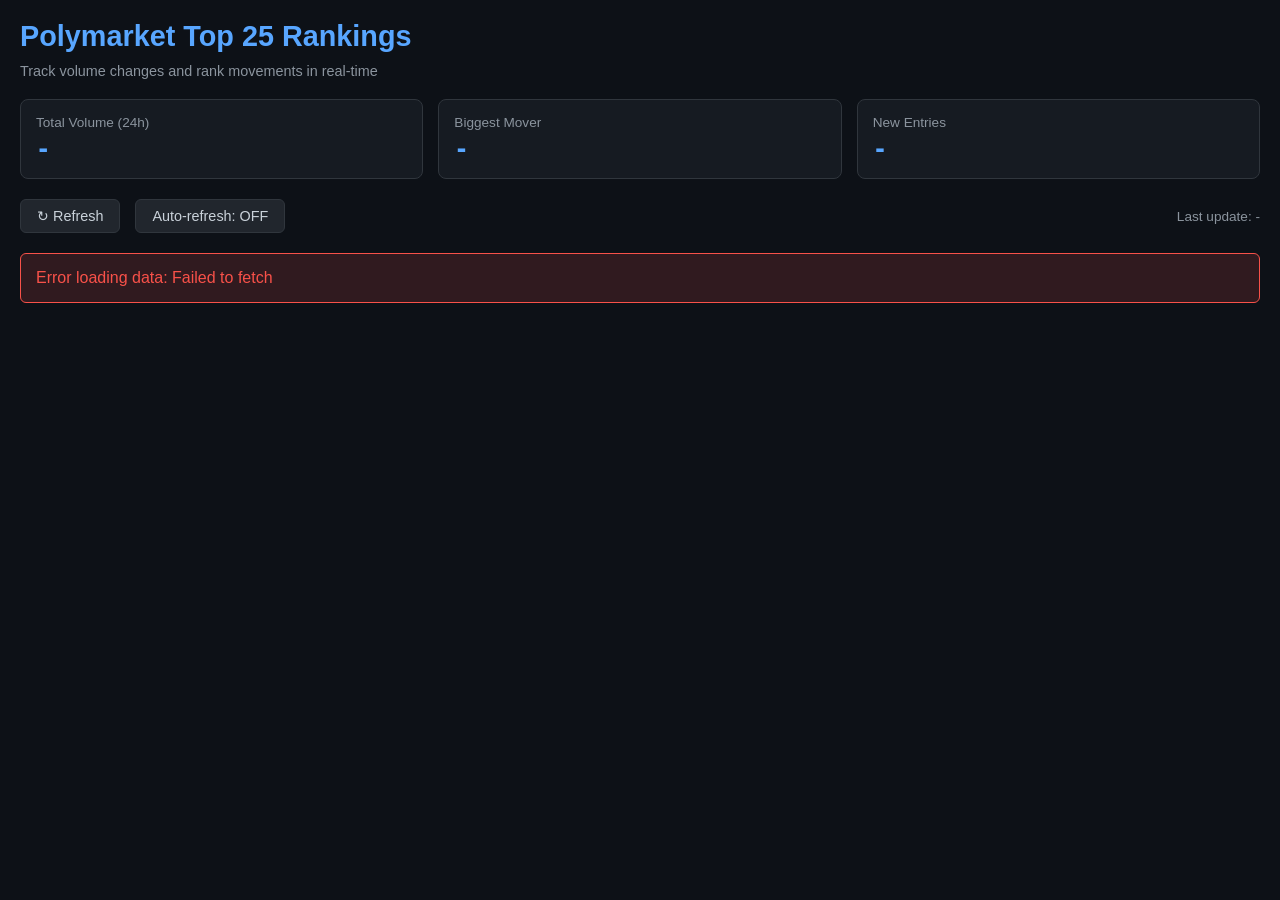
==== static/index.html @ 9bfffc63 "Add rankings dashboard page - Create static/index.html with Top 25 rankings table - Track rank chang" ====
<!DOCTYPE html>
<html lang="en">
<head>
    <meta charset="UTF-8">
    <meta name="viewport" content="width=device-width, initial-scale=1.0">
    <title>Polymarket Monitor - Top 25 Rankings</title>
    <style>
        * {
            margin: 0;
            padding: 0;
            box-sizing: border-box;
        }
        body {
            font-family: -apple-system, BlinkMacSystemFont, 'Segoe UI', Roboto, Oxygen, Ubuntu, sans-serif;
            background: #0d1117;
            color: #c9d1d9;
            padding: 20px;
            min-height: 100vh;
        }
        .container {
            max-width: 1400px;
            margin: 0 auto;
        }
        h1 {
            color: #58a6ff;
            margin-bottom: 10px;
            font-size: 1.8rem;
        }
        .subtitle {
            color: #8b949e;
            margin-bottom: 20px;
            font-size: 0.9rem;
        }
        .controls {
            display: flex;
            gap: 15px;
            margin-bottom: 20px;
            align-items: center;
            flex-wrap: wrap;
        }
        .controls button {
            background: #21262d;
            border: 1px solid #30363d;
            color: #c9d1d9;
            padding: 8px 16px;
            border-radius: 6px;
            cursor: pointer;
            font-size: 0.9rem;
            transition: all 0.2s;
        }
        .controls button:hover {
            background: #30363d;
            border-color: #8b949e;
        }
        .controls button.active {
            background: #238636;
            border-color: #238636;
        }
        .last-update {
            color: #8b949e;
            font-size: 0.85rem;
            margin-left: auto;
        }
        table {
            width: 100%;
            border-collapse: collapse;
            background: #161b22;
            border-radius: 8px;
            overflow: hidden;
        }
        th, td {
            padding: 12px 15px;
            text-align: left;
            border-bottom: 1px solid #21262d;
        }
        th {
            background: #21262d;
            color: #8b949e;
            font-weight: 600;
            font-size: 0.85rem;
            text-transform: uppercase;
            letter-spacing: 0.5px;
        }
        tr:hover {
            background: #1c2128;
        }
        .rank {
            font-weight: bold;
            color: #58a6ff;
            width: 50px;
        }
        .rank-change {
            width: 80px;
            font-weight: 600;
            font-size: 0.9rem;
        }
        .rank-up {
            color: #3fb950;
        }
        .rank-down {
            color: #f85149;
        }
        .rank-same {
            color: #8b949e;
        }
        .rank-new {
            color: #a371f7;
        }
        .question {
            max-width: 500px;
        }
        .question a {
            color: #c9d1d9;
            text-decoration: none;
        }
        .question a:hover {
            color: #58a6ff;
            text-decoration: underline;
        }
        .price {
            font-family: 'SF Mono', Monaco, monospace;
            color: #7ee787;
        }
        .volume {
            font-family: 'SF Mono', Monaco, monospace;
            text-align: right;
        }
        .volume-change {
            font-size: 0.85rem;
            margin-top: 2px;
        }
        .volume-up {
            color: #3fb950;
        }
        .volume-down {
            color: #f85149;
        }
        .loading {
            text-align: center;
            padding: 50px;
            color: #8b949e;
        }
        .error {
            background: #f8514926;
            border: 1px solid #f85149;
            color: #f85149;
            padding: 15px;
            border-radius: 6px;
            margin-bottom: 20px;
        }
        .stats {
            display: grid;
            grid-template-columns: repeat(auto-fit, minmax(200px, 1fr));
            gap: 15px;
            margin-bottom: 20px;
        }
        .stat-card {
            background: #161b22;
            border: 1px solid #30363d;
            border-radius: 8px;
            padding: 15px;
        }
        .stat-label {
            color: #8b949e;
            font-size: 0.85rem;
            margin-bottom: 5px;
        }
        .stat-value {
            color: #58a6ff;
            font-size: 1.5rem;
            font-weight: bold;
            font-family: 'SF Mono', Monaco, monospace;
        }
        @media (max-width: 768px) {
            .question {
                max-width: 200px;
            }
            th, td {
                padding: 8px 10px;
                font-size: 0.85rem;
            }
        }
    </style>
</head>
<body>
    <div class="container">
        <h1>Polymarket Top 25 Rankings</h1>
        <p class="subtitle">Track volume changes and rank movements in real-time</p>

        <div class="stats" id="stats">
            <div class="stat-card">
                <div class="stat-label">Total Volume (24h)</div>
                <div class="stat-value" id="total-volume">-</div>
            </div>
            <div class="stat-card">
                <div class="stat-label">Biggest Mover</div>
                <div class="stat-value" id="biggest-mover">-</div>
            </div>
            <div class="stat-card">
                <div class="stat-label">New Entries</div>
                <div class="stat-value" id="new-entries">-</div>
            </div>
        </div>

        <div class="controls">
            <button id="refresh-btn" onclick="refreshData()">↻ Refresh</button>
            <button id="auto-refresh-btn" onclick="toggleAutoRefresh()">Auto-refresh: OFF</button>
            <span class="last-update">Last update: <span id="last-update">-</span></span>
        </div>

        <div id="error" class="error" style="display: none;"></div>

        <div id="loading" class="loading">Loading markets...</div>

        <table id="rankings-table" style="display: none;">
            <thead>
                <tr>
                    <th>Rank</th>
                    <th>Change</th>
                    <th>Market</th>
                    <th>Yes Price</th>
                    <th style="text-align: right;">24h Volume</th>
                </tr>
            </thead>
            <tbody id="table-body">
            </tbody>
        </table>
    </div>

    <script>
        const API_BASE = 'http://127.0.0.1:8000/api';
        let previousRankings = {};
        let previousVolumes = {};
        let autoRefreshInterval = null;
        let isFirstLoad = true;

        function formatVolume(volume) {
            if (volume >= 1000000000) {
                return '$' + (volume / 1000000000).toFixed(2) + 'B';
            } else if (volume >= 1000000) {
                return '$' + (volume / 1000000).toFixed(2) + 'M';
            } else if (volume >= 1000) {
                return '$' + (volume / 1000).toFixed(1) + 'K';
            }
            return '$' + volume.toFixed(0);
        }

        function formatPrice(price) {
            if (price === null || price === undefined) return '-';
            return (price * 100).toFixed(1) + '¢';
        }

        function formatVolumeChange(current, previous) {
            if (!previous) return '';
            const change = ((current - previous) / previous) * 100;
            if (Math.abs(change) < 0.1) return '';
            const sign = change > 0 ? '+' : '';
            const cls = change > 0 ? 'volume-up' : 'volume-down';
            return `<div class="volume-change ${cls}">${sign}${change.toFixed(1)}%</div>`;
        }

        function getRankChangeDisplay(marketId, currentRank) {
            if (isFirstLoad || !previousRankings[marketId]) {
                if (isFirstLoad) return '<span class="rank-same">-</span>';
                return '<span class="rank-new">NEW</span>';
            }

            const prevRank = previousRankings[marketId];
            const diff = prevRank - currentRank;

            if (diff > 0) {
                return `<span class="rank-up">▲ ${diff}</span>`;
            } else if (diff < 0) {
                return `<span class="rank-down">▼ ${Math.abs(diff)}</span>`;
            }
            return '<span class="rank-same">-</span>';
        }

        async function fetchMarkets() {
            const response = await fetch(`${API_BASE}/markets/trending?limit=25`);
            if (!response.ok) throw new Error('Failed to fetch markets');
            return await response.json();
        }

        async function refreshData() {
            const loading = document.getElementById('loading');
            const table = document.getElementById('rankings-table');
            const error = document.getElementById('error');
            const tbody = document.getElementById('table-body');

            try {
                error.style.display = 'none';

                const markets = await fetchMarkets();

                // Calculate stats
                const totalVolume = markets.reduce((sum, m) => sum + (m.volume_24h || 0), 0);
                document.getElementById('total-volume').textContent = formatVolume(totalVolume);

                // Find biggest mover
                let biggestMover = { change: 0, name: '-' };
                let newEntries = 0;

                markets.forEach((market, index) => {
                    const currentRank = index + 1;
                    if (!isFirstLoad && !previousRankings[market.id]) {
                        newEntries++;
                    } else if (!isFirstLoad && previousRankings[market.id]) {
                        const change = Math.abs(previousRankings[market.id] - currentRank);
                        if (change > biggestMover.change) {
                            biggestMover = {
                                change: change,
                                name: market.question.substring(0, 30) + '...',
                                direction: previousRankings[market.id] > currentRank ? '▲' : '▼'
                            };
                        }
                    }
                });

                document.getElementById('biggest-mover').textContent =
                    biggestMover.change > 0 ? `${biggestMover.direction}${biggestMover.change}` : '-';
                document.getElementById('new-entries').textContent = isFirstLoad ? '-' : newEntries;

                // Build table rows
                let html = '';
                markets.forEach((market, index) => {
                    const rank = index + 1;
                    const rankChange = getRankChangeDisplay(market.id, rank);
                    const volumeChange = formatVolumeChange(market.volume_24h, previousVolumes[market.id]);

                    html += `
                        <tr>
                            <td class="rank">#${rank}</td>
                            <td class="rank-change">${rankChange}</td>
                            <td class="question">
                                <a href="https://polymarket.com/event/${market.condition_id}" target="_blank">
                                    ${market.question}
                                </a>
                            </td>
                            <td class="price">${formatPrice(market.price_yes)}</td>
                            <td class="volume">
                                ${formatVolume(market.volume_24h || 0)}
                                ${volumeChange}
                            </td>
                        </tr>
                    `;
                });

                tbody.innerHTML = html;

                // Store current rankings for next comparison
                const newRankings = {};
                const newVolumes = {};
                markets.forEach((market, index) => {
                    newRankings[market.id] = index + 1;
                    newVolumes[market.id] = market.volume_24h;
                });
                previousRankings = newRankings;
                previousVolumes = newVolumes;
                isFirstLoad = false;

                // Update timestamp
                document.getElementById('last-update').textContent = new Date().toLocaleTimeString();

                loading.style.display = 'none';
                table.style.display = 'table';

            } catch (err) {
                console.error('Error:', err);
                error.textContent = 'Error loading data: ' + err.message;
                error.style.display = 'block';
                loading.style.display = 'none';
            }
        }

        function toggleAutoRefresh() {
            const btn = document.getElementById('auto-refresh-btn');
            if (autoRefreshInterval) {
                clearInterval(autoRefreshInterval);
                autoRefreshInterval = null;
                btn.textContent = 'Auto-refresh: OFF';
                btn.classList.remove('active');
            } else {
                autoRefreshInterval = setInterval(refreshData, 30000); // 30 seconds
                btn.textContent = 'Auto-refresh: ON (30s)';
                btn.classList.add('active');
            }
        }

        // Initial load
        refreshData();
    </script>
</body>
</html>
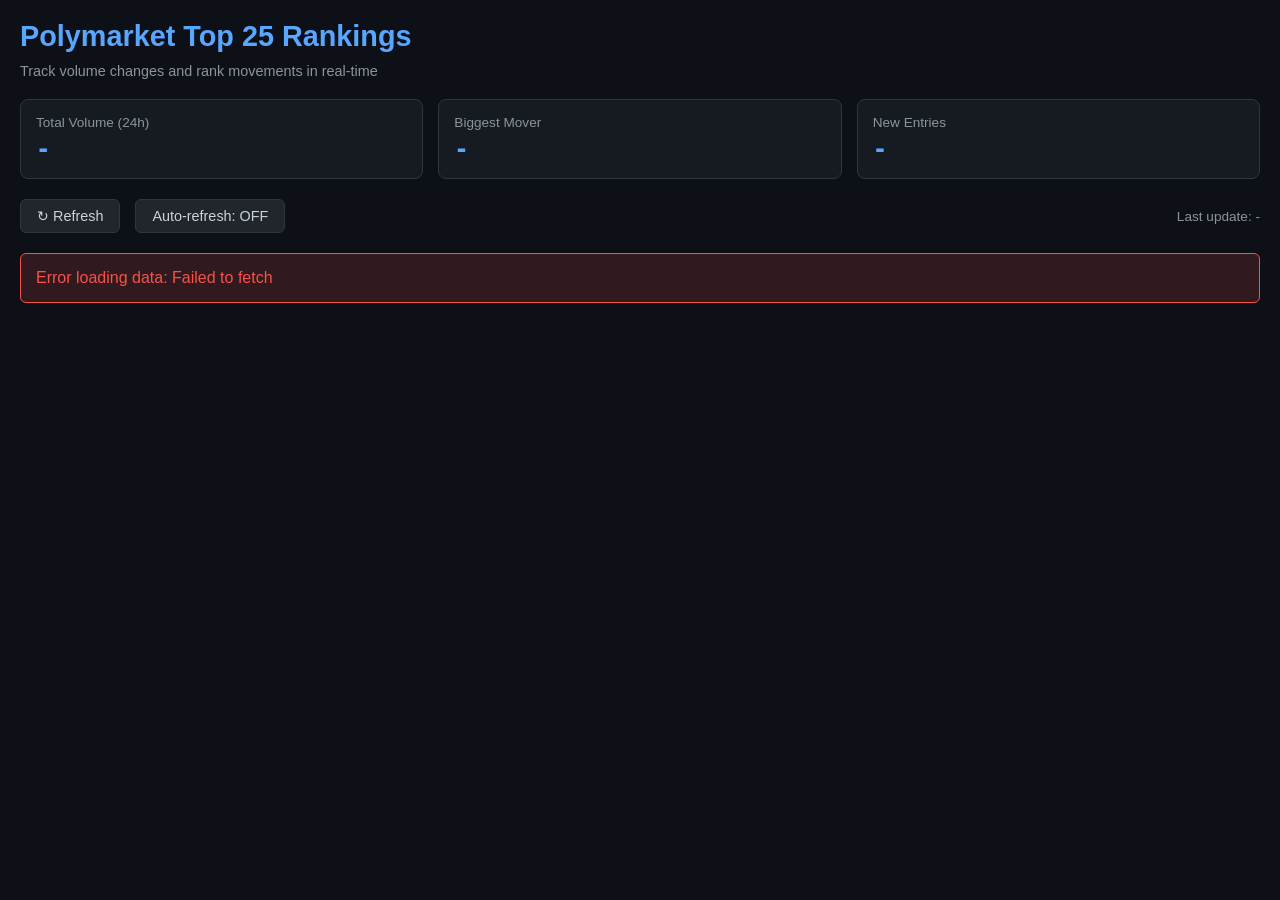
==== commit eb388a8e: "Fix market links to use slug - Add slug field to MarketResponse model - Parse slug from Gamma API re" ====
--- a/static/index.html
+++ b/static/index.html
@@ -328,12 +328,16 @@
                     const rankChange = getRankChangeDisplay(market.id, rank);
                     const volumeChange = formatVolumeChange(market.volume_24h, previousVolumes[market.id]);
 
+                    const marketUrl = market.slug
+                        ? `https://polymarket.com/event/${market.slug}`
+                        : `https://polymarket.com`;
+
                     html += `
                         <tr>
                             <td class="rank">#${rank}</td>
                             <td class="rank-change">${rankChange}</td>
                             <td class="question">
-                                <a href="https://polymarket.com/event/${market.condition_id}" target="_blank">
+                                <a href="${marketUrl}" target="_blank">
                                     ${market.question}
                                 </a>
                             </td>
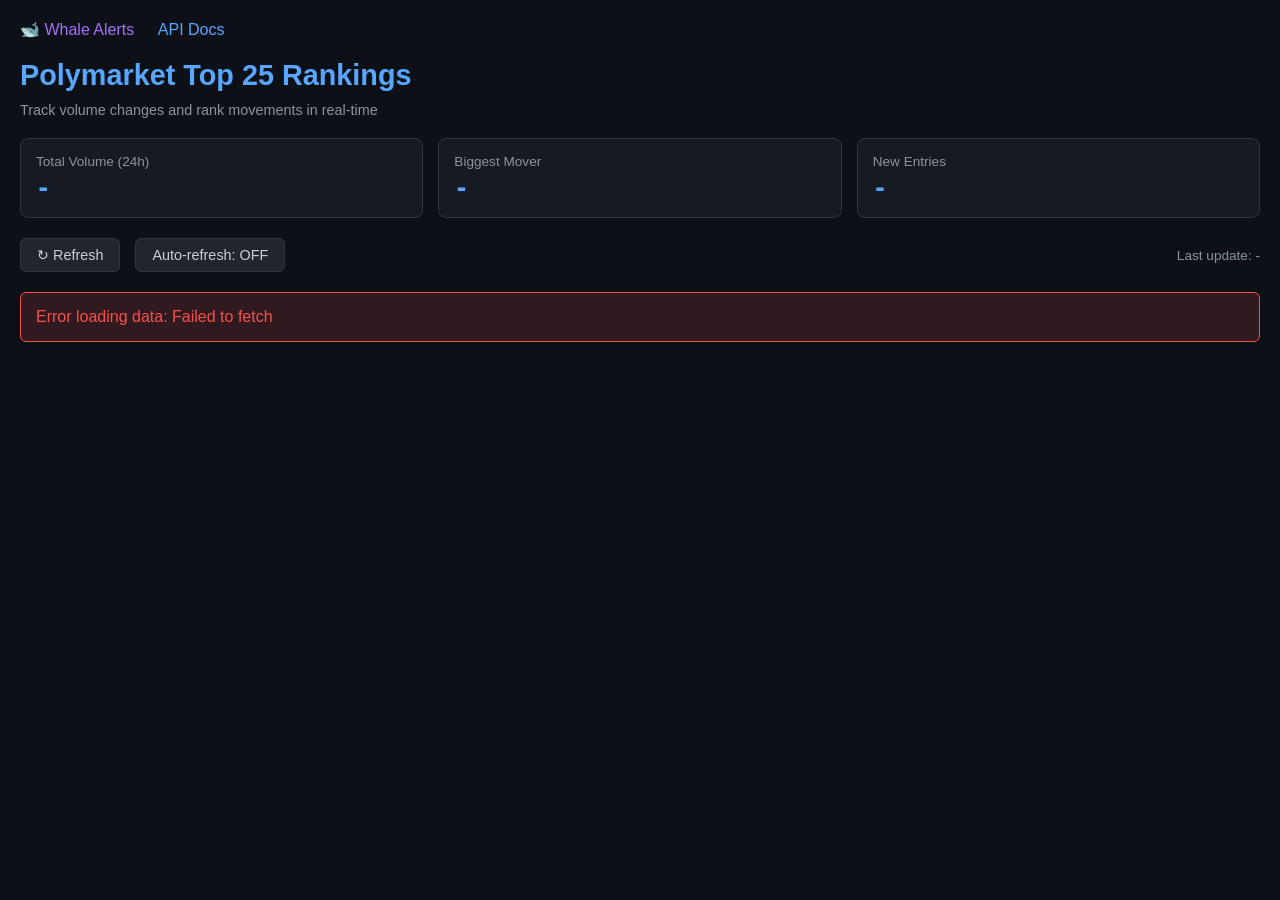
==== commit 4a75eb8d: "Add whale alerts page - Create /whales page showing whale trades from last 48h - Display stats: tota" ====
--- a/static/index.html
+++ b/static/index.html
@@ -184,6 +184,11 @@
 </head>
 <body>
     <div class="container">
+        <nav class="nav" style="margin-bottom: 20px;">
+            <a href="/whales" style="color: #a371f7; text-decoration: none; margin-right: 20px;">🐋 Whale Alerts</a>
+            <a href="/docs" style="color: #58a6ff; text-decoration: none;">API Docs</a>
+        </nav>
+
         <h1>Polymarket Top 25 Rankings</h1>
         <p class="subtitle">Track volume changes and rank movements in real-time</p>
 
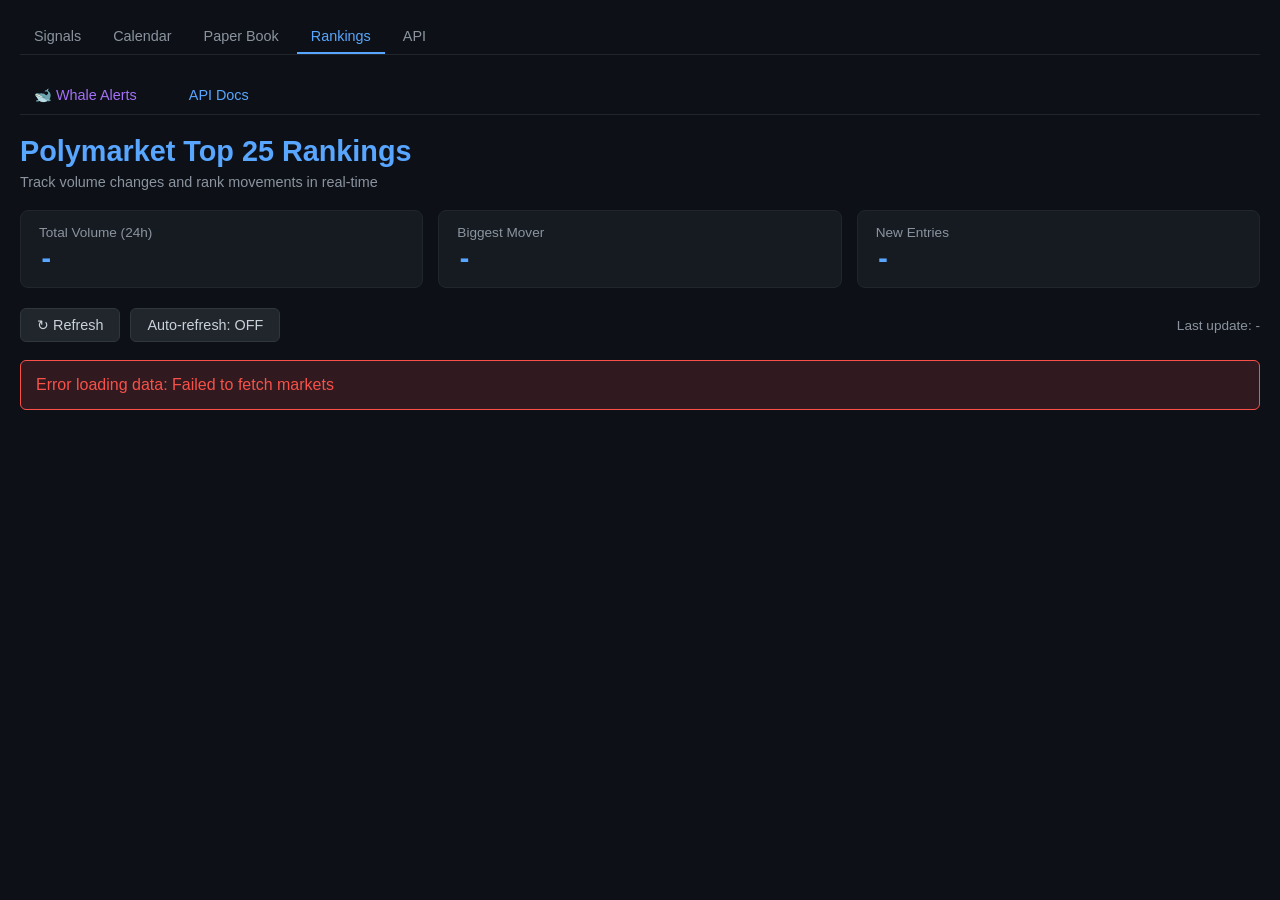
==== commit ea39ee6f: "Revamp into strategy-scanner platform: theta, news-fade, calendar spreads Rebuild the monitor into a" ====
--- a/static/index.html
+++ b/static/index.html
@@ -181,8 +181,10 @@
             }
         }
     </style>
+    <link rel="stylesheet" href="/static/assets/style.css">
 </head>
 <body>
+<script src="/static/assets/nav.js" data-active="rankings"></script>
     <div class="container">
         <nav class="nav" style="margin-bottom: 20px;">
             <a href="/whales" style="color: #a371f7; text-decoration: none; margin-right: 20px;">🐋 Whale Alerts</a>
@@ -233,7 +235,12 @@
     </div>
 
     <script>
-        const API_BASE = 'http://127.0.0.1:8000/api';
+        const API_BASE = '/api';
+        function esc(s) {
+            const d = document.createElement('div');
+            d.textContent = s == null ? '' : String(s);
+            return d.innerHTML.replace(/"/g, '&quot;').replace(/'/g, '&#39;');
+        }
         let previousRankings = {};
         let previousVolumes = {};
         let autoRefreshInterval = null;
@@ -334,7 +341,7 @@
                     const volumeChange = formatVolumeChange(market.volume_24h, previousVolumes[market.id]);
 
                     const marketUrl = market.slug
-                        ? `https://polymarket.com/event/${market.slug}`
+                        ? `https://polymarket.com/event/${encodeURIComponent(market.slug)}`
                         : `https://polymarket.com`;
 
                     html += `
@@ -342,8 +349,8 @@
                             <td class="rank">#${rank}</td>
                             <td class="rank-change">${rankChange}</td>
                             <td class="question">
-                                <a href="${marketUrl}" target="_blank">
-                                    ${market.question}
+                                <a href="${esc(marketUrl)}" target="_blank" rel="noopener">
+                                    ${esc(market.question)}
                                 </a>
                             </td>
                             <td class="price">${formatPrice(market.price_yes)}</td>
--- a/static/assets/style.css
+++ b/static/assets/style.css
@@ -0,0 +1,110 @@
+/* Shared styles — Polymarket Scanner (GitHub-dark palette, matches index.html) */
+
+* { margin: 0; padding: 0; box-sizing: border-box; }
+
+body {
+    font-family: -apple-system, BlinkMacSystemFont, 'Segoe UI', Roboto, Oxygen, Ubuntu, sans-serif;
+    background: #0d1117;
+    color: #c9d1d9;
+    padding: 20px;
+    min-height: 100vh;
+}
+
+.container { max-width: 1400px; margin: 0 auto; }
+
+h1 { color: #58a6ff; margin-bottom: 6px; font-size: 1.8rem; }
+.subtitle { color: #8b949e; margin-bottom: 20px; font-size: 0.9rem; }
+
+/* nav */
+.nav {
+    display: flex; gap: 4px; margin-bottom: 24px;
+    border-bottom: 1px solid #21262d; padding-bottom: 0;
+}
+.nav a {
+    color: #8b949e; text-decoration: none; padding: 8px 14px;
+    font-size: 0.9rem; border-bottom: 2px solid transparent;
+}
+.nav a:hover { color: #c9d1d9; }
+.nav a.active { color: #58a6ff; border-bottom-color: #58a6ff; }
+
+/* cards & stat rows */
+.stat-row { display: flex; flex-wrap: wrap; gap: 14px; margin-bottom: 20px; }
+.stat-card {
+    background: #161b22; border: 1px solid #21262d; border-radius: 8px;
+    padding: 14px 18px; min-width: 160px;
+}
+.stat-card .label { color: #8b949e; font-size: 0.75rem; text-transform: uppercase; letter-spacing: 0.05em; }
+.stat-card .value { font-size: 1.4rem; font-weight: 600; margin-top: 4px; font-variant-numeric: tabular-nums; }
+
+.card {
+    background: #161b22; border: 1px solid #21262d; border-radius: 8px;
+    padding: 16px 18px; margin-bottom: 12px;
+}
+.card:hover { border-color: #30363d; }
+
+/* tables */
+.tbl { width: 100%; border-collapse: collapse; font-size: 0.88rem; }
+.tbl th {
+    text-align: left; color: #8b949e; font-size: 0.72rem; text-transform: uppercase;
+    letter-spacing: 0.05em; padding: 8px 10px; border-bottom: 1px solid #21262d;
+}
+.tbl td { padding: 9px 10px; border-bottom: 1px solid #161b22; font-variant-numeric: tabular-nums; }
+.tbl tr:hover td { background: #161b22; }
+
+/* chips & badges */
+.chip {
+    display: inline-block; padding: 2px 9px; border-radius: 10px;
+    font-size: 0.72rem; font-weight: 600; border: 1px solid;
+}
+.chip.grade-A { color: #3fb950; border-color: #3fb950; }
+.chip.grade-B { color: #58a6ff; border-color: #58a6ff; }
+.chip.grade-C { color: #d29922; border-color: #d29922; }
+.chip.status-open { color: #58a6ff; border-color: #30363d; }
+.chip.status-filled { color: #3fb950; border-color: #30363d; }
+.chip.status-expired { color: #8b949e; border-color: #30363d; }
+.chip.status-resolved { color: #a371f7; border-color: #30363d; }
+.chip.status-cancelled { color: #8b949e; border-color: #30363d; }
+.chip.strategy { color: #c9d1d9; border-color: #30363d; background: #21262d; }
+.chip.mismatch { color: #f85149; border-color: #f85149; }
+
+.pos { color: #3fb950; }
+.neg { color: #f85149; }
+.muted { color: #8b949e; }
+
+/* controls */
+.controls { display: flex; flex-wrap: wrap; gap: 10px; margin-bottom: 18px; align-items: center; }
+select, input[type="text"], input[type="number"] {
+    background: #0d1117; color: #c9d1d9; border: 1px solid #30363d;
+    border-radius: 6px; padding: 6px 10px; font-size: 0.85rem;
+}
+button {
+    background: #21262d; color: #c9d1d9; border: 1px solid #30363d;
+    border-radius: 6px; padding: 6px 14px; font-size: 0.85rem; cursor: pointer;
+}
+button:hover { background: #30363d; }
+button.primary { background: #238636; border-color: #2ea043; color: #fff; }
+button.primary:hover { background: #2ea043; }
+button:focus-visible, a:focus-visible { outline: 2px solid #58a6ff; outline-offset: 2px; }
+
+a.mkt-link { color: #58a6ff; text-decoration: none; }
+a.mkt-link:hover { text-decoration: underline; }
+
+/* modal */
+.modal-backdrop {
+    position: fixed; inset: 0; background: rgba(0,0,0,0.6);
+    display: none; align-items: center; justify-content: center; z-index: 50;
+}
+.modal-backdrop.open { display: flex; }
+.modal {
+    background: #161b22; border: 1px solid #30363d; border-radius: 8px;
+    padding: 22px; width: 380px; max-width: 92vw;
+}
+.modal h3 { color: #c9d1d9; margin-bottom: 14px; font-size: 1.05rem; }
+.modal .row { margin-bottom: 10px; display: flex; flex-direction: column; gap: 4px; }
+.modal label { color: #8b949e; font-size: 0.78rem; }
+.modal .actions { display: flex; gap: 10px; justify-content: flex-end; margin-top: 14px; }
+
+.empty { color: #8b949e; padding: 30px; text-align: center; }
+.conn-dot { display: inline-block; width: 8px; height: 8px; border-radius: 50%; margin-right: 6px; }
+.conn-dot.on { background: #3fb950; }
+.conn-dot.off { background: #f85149; }
